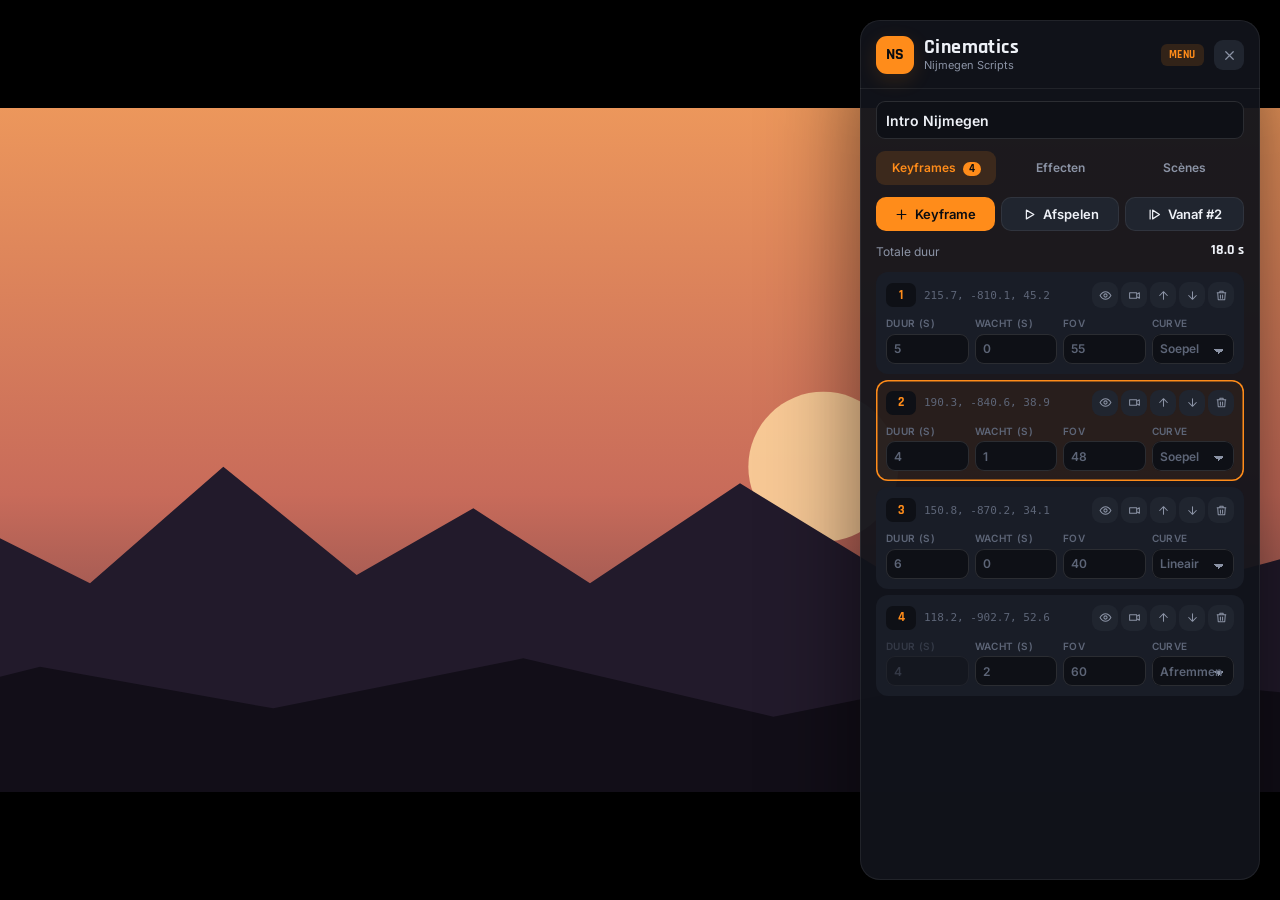
==== resources/[scripts]/[main]/[cinematics]/nijmegen-cinematics/html/index.html @ 74f17ad7 "Add nijmegen-cinematics: cinematic maker (Nijmegen Scripts) Freecam editor with keyframes (duration," ====
<!DOCTYPE html>
<html lang="nl">
<head>
    <meta charset="UTF-8">
    <meta name="viewport" content="width=device-width, initial-scale=1.0">
    <title>Nijmegen Cinematics</title>
    <link rel="preconnect" href="https://fonts.googleapis.com">
    <link href="https://fonts.googleapis.com/css2?family=Rajdhani:wght@600;700&family=Inter:wght@400;500;600&display=swap" rel="stylesheet">
    <link rel="stylesheet" href="style.css">
</head>
<body>

<!-- Letterbox -->
<div class="bar top" id="bar-top"></div>
<div class="bar bottom" id="bar-bottom"></div>

<div id="toasts" class="toasts"></div>

<!-- ============ Hulp in cameramodus ============ -->
<div id="hint" class="hint hidden">
    <div class="hint-head">
        <div class="logo sm">NS</div>
        <div>
            <b data-i18n="cameraMode">Cameramodus</b>
            <span id="cam-info">FOV 50 · 0.35</span>
        </div>
    </div>
    <div class="keys">
        <p><span class="kbd">W A S D</span><span data-i18n="kMove">bewegen</span></p>
        <p><span class="kbd">Q</span><span class="kbd">E</span><span data-i18n="kUpDown">omlaag / omhoog</span></p>
        <p><span class="kbd">Muis</span><span data-i18n="kLook">rondkijken</span></p>
        <p><span class="kbd">Scroll</span><span data-i18n="kZoom">zoom (FOV)</span></p>
        <p><span class="kbd">Shift</span><span class="kbd">Alt</span><span data-i18n="kSpeed">snel / langzaam</span></p>
        <p><span class="kbd">↑</span><span class="kbd">↓</span><span data-i18n="kBaseSpeed">basissnelheid</span></p>
        <p><span class="kbd">←</span><span class="kbd">→</span><span class="kbd">X</span><span data-i18n="kRoll">kantelen / recht</span></p>
        <hr>
        <p><span class="kbd accent">Spatie</span><span data-i18n="kAdd">keyframe toevoegen</span></p>
        <p><span class="kbd">Delete</span><span data-i18n="kRemove">laatste verwijderen</span></p>
        <p><span class="kbd">G</span><span data-i18n="kPlay">afspelen</span></p>
        <p><span class="kbd accent">TAB</span><span data-i18n="kMenu">menu gebruiken</span></p>
    </div>
</div>

<!-- ============ Editor ============ -->
<aside id="editor" class="editor hidden">
    <header class="ed-head">
        <div class="logo">NS</div>
        <div class="ed-title">
            <h1>Cinematics</h1>
            <p>Nijmegen Scripts</p>
        </div>
        <span class="mode-badge" id="mode-badge">MENU</span>
        <button class="icon-btn" id="btn-close" title="Sluiten"><svg viewBox="0 0 24 24"><path d="M6 6l12 12M18 6 6 18"/></svg></button>
    </header>

    <div class="camera-lock" id="camera-lock">
        <svg viewBox="0 0 24 24"><path d="M3 7h13v10H3zM16 10l5-3v10l-5-3"/></svg>
        <span data-i18n="lockText">Je bestuurt de camera. Druk op TAB om het menu te gebruiken.</span>
    </div>

    <div class="scene-name">
        <input id="scene-name" maxlength="40" placeholder="Naam van de scène" data-i18n-ph="scenePh">
    </div>

    <nav class="tabs">
        <button class="tab-btn active" data-tab="points"><span data-i18n="tabPoints">Keyframes</span> <em id="point-count">0</em></button>
        <button class="tab-btn" data-tab="effects" data-i18n="tabEffects">Effecten</button>
        <button class="tab-btn" data-tab="scenes" data-i18n="tabScenes">Scènes</button>
    </nav>

    <!-- Keyframes -->
    <section class="tab active" data-tab="points">
        <div class="toolbar">
            <button class="btn" id="btn-add"><svg viewBox="0 0 24 24"><path d="M12 5v14M5 12h14"/></svg><span data-i18n="addPoint">Keyframe</span></button>
            <button class="btn soft" id="btn-play"><svg viewBox="0 0 24 24"><path d="M7 5l12 7-12 7z"/></svg><span data-i18n="play">Afspelen</span></button>
            <button class="btn soft" id="btn-play-from" title=""><svg viewBox="0 0 24 24"><path d="M5 5v14M9 5l11 7-11 7z"/></svg><span data-i18n="playFrom">Vanaf #</span></button>
        </div>
        <div class="summary"><span data-i18n="totalTime">Totale duur</span> <b id="total-time">0.0 s</b></div>
        <div class="points" id="points"></div>
        <div class="empty" id="points-empty">
            <svg viewBox="0 0 24 24"><path d="M3 7h13v10H3zM16 10l5-3v10l-5-3"/></svg>
            <p data-i18n="emptyPoints">Nog geen keyframes. Vlieg naar een plek en druk op Spatie (of + Keyframe).</p>
        </div>
    </section>

    <!-- Effecten -->
    <section class="tab" data-tab="effects">
        <div class="group">
            <h3 data-i18n="gLook">Beeld</h3>
            <label class="field"><span data-i18n="bars">Filmbalken</span><em id="v-bars">12%</em>
                <input type="range" id="s-bars" min="0" max="30" step="1"></label>
            <label class="field"><span data-i18n="filter">Filter</span>
                <select id="s-filter"></select></label>
            <label class="field"><span data-i18n="strength">Sterkte filter</span><em id="v-strength">100%</em>
                <input type="range" id="s-strength" min="0" max="100" step="5"></label>
        </div>
        <div class="group">
            <h3 data-i18n="gCamera">Camera</h3>
            <label class="field"><span data-i18n="shake">Beweging</span>
                <select id="s-shake"></select></label>
            <label class="field"><span data-i18n="shakeAmp">Sterkte beweging</span><em id="v-shakeAmp">0.0</em>
                <input type="range" id="s-shakeAmp" min="0" max="30" step="1"></label>
            <label class="toggle"><span data-i18n="smooth">Vloeiend pad (spline)</span><input type="checkbox" id="s-smooth"><i></i></label>
            <label class="toggle"><span data-i18n="loop">Herhalen (loop)</span><input type="checkbox" id="s-loop"><i></i></label>
            <label class="toggle"><span data-i18n="fade">In- en uitfaden</span><input type="checkbox" id="s-fade"><i></i></label>
        </div>
        <div class="group">
            <h3 data-i18n="gWorld">Wereld (alleen voor jou)</h3>
            <label class="field"><span data-i18n="time">Tijd</span><em id="v-time">Server</em>
                <input type="range" id="s-time" min="-1" max="23" step="1"></label>
            <label class="field"><span data-i18n="weather">Weer</span>
                <select id="s-weather"></select></label>
        </div>
        <div class="group">
            <h3 data-i18n="gOther">Overig</h3>
            <label class="toggle"><span data-i18n="hideHud">HUD verbergen</span><input type="checkbox" id="s-hideHud"><i></i></label>
            <label class="toggle"><span data-i18n="hidePlayer">Eigen personage verbergen</span><input type="checkbox" id="s-hidePlayer"><i></i></label>
            <label class="toggle"><span data-i18n="previewBars">Balken tonen tijdens bewerken</span><input type="checkbox" id="s-previewBars"><i></i></label>
        </div>
    </section>

    <!-- Scènes -->
    <section class="tab" data-tab="scenes">
        <div class="toolbar">
            <button class="btn" id="btn-save"><svg viewBox="0 0 24 24"><path d="M5 3h11l3 3v15H5zM8 3v6h8V3M8 21v-7h8v7"/></svg><span data-i18n="save">Opslaan</span></button>
            <button class="btn soft" id="btn-new"><svg viewBox="0 0 24 24"><path d="M12 5v14M5 12h14"/></svg><span data-i18n="new">Nieuw</span></button>
            <button class="btn soft" id="btn-broadcast"><svg viewBox="0 0 24 24"><path d="M4 12a8 8 0 0 1 16 0M7.5 12a4.5 4.5 0 0 1 9 0M12 12v8"/></svg><span data-i18n="broadcast">Voor iedereen</span></button>
        </div>
        <div class="scene-list" id="scene-list"></div>
        <div class="group">
            <h3 data-i18n="export">Gebruiken in een ander script</h3>
            <textarea id="export" readonly rows="7"></textarea>
            <button class="btn soft wide" id="btn-copy"><svg viewBox="0 0 24 24"><rect x="8" y="8" width="12" height="12" rx="2"/><path d="M16 8V4H4v12h4"/></svg><span data-i18n="copy">Kopiëren</span></button>
        </div>
    </section>
</aside>

<!-- ============ Tijdlijn tijdens afspelen ============ -->
<div id="timeline" class="timeline hidden">
    <div class="tl-top">
        <b id="tl-name">Scène</b>
        <span id="tl-time">0.0 / 0.0 s</span>
    </div>
    <div class="tl-bar"><i id="tl-fill"></i><div id="tl-marks"></div></div>
    <div class="tl-hint"><span class="kbd">Backspace</span> <span data-i18n="stop">stoppen</span></div>
</div>

<!-- Bevestigen -->
<div id="modal" class="modal hidden">
    <div class="modal-card">
        <h2 id="modal-title"></h2>
        <p id="modal-text"></p>
        <div class="modal-actions">
            <button class="btn ghost" id="modal-no" data-i18n="cancel">Annuleren</button>
            <button class="btn danger" id="modal-yes" data-i18n="confirm">Ja</button>
        </div>
    </div>
</div>

<script src="script.js"></script>
</body>
</html>
---- resources/[scripts]/[main]/[cinematics]/nijmegen-cinematics/html/style.css ----
/* ============================================================
   nijmegen-cinematics  |  stijl
   ============================================================ */

:root {
    --accent: #ff8c1a;
    --accent-soft: rgba(255, 140, 26, .14);
    --accent-line: rgba(255, 140, 26, .5);

    --bg: #0e1016;
    --panel: rgba(17, 20, 27, .95);
    --panel-2: #191d27;
    --panel-3: #20252f;
    --stroke: rgba(255, 255, 255, .07);
    --stroke-2: rgba(255, 255, 255, .12);
    --text: #eef1f7;
    --text-dim: #8b93a5;
    --text-mute: #5d6577;
    --danger: #ff5c6c;
    --success: #4ade80;

    --font: 'Inter', 'Segoe UI', system-ui, sans-serif;
    --font-num: 'Rajdhani', 'Segoe UI', system-ui, sans-serif;
    --ease: cubic-bezier(.2, .8, .2, 1);
    --bars: 0;
}

* { box-sizing: border-box; margin: 0; padding: 0; }

html, body {
    width: 100vw;
    height: 100vh;
    overflow: hidden;
    background: transparent;
    font: 400 13px/1.45 var(--font);
    color: var(--text);
    -webkit-font-smoothing: antialiased;
}

svg { display: block; fill: none; stroke: currentColor; stroke-width: 1.9; stroke-linecap: round; stroke-linejoin: round; }
button { font: inherit; color: inherit; border: 0; background: none; cursor: pointer; }
input, select, textarea { font: inherit; color: inherit; }

.hidden { opacity: 0 !important; visibility: hidden !important; pointer-events: none !important; }
.off { display: none !important; }

/* ------------------------------------------------------------
   Letterbox
   ------------------------------------------------------------ */
.bar {
    position: fixed;
    left: 0;
    right: 0;
    height: calc(var(--bars) * 100vh);
    background: #000;
    z-index: 5;
    transition: height .6s var(--ease);
    pointer-events: none;
}
.bar.top { top: 0; }
.bar.bottom { bottom: 0; }

/* ------------------------------------------------------------
   Algemeen
   ------------------------------------------------------------ */
.logo {
    width: 38px;
    height: 38px;
    flex: none;
    border-radius: 11px;
    display: grid;
    place-items: center;
    background: var(--accent);
    color: #0a0c10;
    font: 700 16px/1 var(--font-num);
    letter-spacing: .5px;
    box-shadow: 0 6px 20px var(--accent-soft);
}
.logo.sm { width: 30px; height: 30px; border-radius: 9px; font-size: 13px; }

.btn {
    display: inline-flex;
    align-items: center;
    justify-content: center;
    gap: 6px;
    height: 34px;
    padding: 0 12px;
    border-radius: 10px;
    background: var(--accent);
    color: #0a0c10;
    font-weight: 600;
    white-space: nowrap;
    transition: filter .15s, background .15s;
}
.btn svg { width: 15px; height: 15px; }
.btn:hover { filter: brightness(1.08); }
.btn:disabled { opacity: .4; cursor: not-allowed; }
.btn.soft { background: var(--panel-3); color: var(--text); box-shadow: inset 0 0 0 1px var(--stroke); }
.btn.soft:hover { background: #262c38; }
.btn.ghost { background: transparent; color: var(--text-dim); }
.btn.danger { background: var(--danger); color: #fff; }
.btn.wide { width: 100%; }

.icon-btn {
    width: 30px;
    height: 30px;
    border-radius: 9px;
    display: grid;
    place-items: center;
    color: var(--text-dim);
    background: var(--panel-3);
    transition: color .15s, background .15s;
}
.icon-btn:hover { color: var(--text); }
.icon-btn svg { width: 15px; height: 15px; }
.icon-btn.danger:hover { color: var(--danger); background: rgba(255, 92, 108, .14); }
.icon-btn.accent:hover { color: var(--accent); background: var(--accent-soft); }

input[type="text"], input:not([type]), input[type="number"], select, textarea {
    width: 100%;
    height: 34px;
    padding: 0 10px;
    border: 0;
    border-radius: 9px;
    background: var(--bg);
    box-shadow: inset 0 0 0 1px var(--stroke-2);
    outline: none;
    transition: box-shadow .15s;
}
textarea { height: auto; padding: 10px; resize: none; font: 11px/1.5 ui-monospace, Consolas, monospace; color: var(--text-dim); }
input:focus, select:focus { box-shadow: inset 0 0 0 1px var(--accent-line), 0 0 0 3px var(--accent-soft); }
input::-webkit-inner-spin-button { display: none; }
select { appearance: none; cursor: pointer; background-image: linear-gradient(45deg, transparent 50%, var(--text-dim) 50%), linear-gradient(135deg, var(--text-dim) 50%, transparent 50%); background-position: calc(100% - 15px) 15px, calc(100% - 10px) 15px; background-size: 5px 5px; background-repeat: no-repeat; padding-right: 26px; }
select option { background: var(--panel-2); }

input[type="range"] {
    -webkit-appearance: none;
    appearance: none;
    width: 100%;
    height: 4px;
    border-radius: 2px;
    background: var(--panel-3);
    outline: none;
    margin-top: 10px;
}
input[type="range"]::-webkit-slider-thumb {
    -webkit-appearance: none;
    width: 15px;
    height: 15px;
    border-radius: 50%;
    background: var(--accent);
    box-shadow: 0 0 0 4px var(--accent-soft);
    cursor: pointer;
}

.kbd {
    display: inline-block;
    padding: 0 6px;
    margin-right: 4px;
    border-radius: 5px;
    background: var(--panel-3);
    box-shadow: inset 0 -1px 0 rgba(0, 0, 0, .4);
    font: 700 10px/18px var(--font-num);
    color: var(--text);
    letter-spacing: .3px;
    white-space: nowrap;
}
.kbd.accent { background: var(--accent); color: #0a0c10; }

/* ------------------------------------------------------------
   Hulp in cameramodus
   ------------------------------------------------------------ */
.hint {
    position: fixed;
    left: 24px;
    top: 50%;
    transform: translateY(-50%);
    z-index: 10;
    width: 250px;
    padding: 14px;
    border-radius: 16px;
    background: rgba(14, 16, 22, .82);
    box-shadow: 0 16px 40px rgba(0, 0, 0, .4), inset 0 0 0 1px var(--stroke);
    transition: opacity .25s, visibility .25s;
}
.hint-head { display: flex; align-items: center; gap: 10px; margin-bottom: 12px; }
.hint-head b { display: block; font: 700 15px/1.1 var(--font-num); letter-spacing: .3px; }
.hint-head span { font-size: 11px; color: var(--accent); font-weight: 600; }
.keys { display: flex; flex-direction: column; gap: 6px; font-size: 11px; color: var(--text-dim); }
.keys p { display: flex; align-items: center; }
.keys hr { border: 0; height: 1px; background: var(--stroke); margin: 3px 0; }

/* ------------------------------------------------------------
   Editor
   ------------------------------------------------------------ */
.editor {
    position: fixed;
    top: 20px;
    right: 20px;
    bottom: 20px;
    z-index: 10;
    width: 400px;
    display: flex;
    flex-direction: column;
    border-radius: 20px;
    background: var(--panel);
    box-shadow: 0 30px 90px rgba(0, 0, 0, .55), inset 0 0 0 1px var(--stroke);
    overflow: hidden;
    transition: opacity .25s var(--ease), transform .3s var(--ease), visibility .25s;
}
.editor.hidden { transform: translateX(30px); }
body.camera .editor { opacity: .55; }
body.camera .editor > :not(.ed-head):not(.camera-lock) { pointer-events: none; filter: saturate(.6); }

.ed-head {
    display: flex;
    align-items: center;
    gap: 10px;
    padding: 16px 16px 14px;
    border-bottom: 1px solid var(--stroke);
}
.ed-title { flex: 1; }
.ed-title h1 { font: 700 20px/1.1 var(--font-num); letter-spacing: .4px; }
.ed-title p { font-size: 11px; color: var(--text-dim); }
.mode-badge {
    padding: 2px 8px;
    border-radius: 6px;
    background: var(--accent-soft);
    color: var(--accent);
    font: 700 11px/18px var(--font-num);
    letter-spacing: .6px;
}
body.camera .mode-badge { background: rgba(255, 92, 108, .15); color: var(--danger); }

.camera-lock {
    display: none;
    align-items: center;
    gap: 10px;
    margin: 12px 16px 0;
    padding: 10px 12px;
    border-radius: 12px;
    background: var(--accent-soft);
    color: var(--accent);
    font-size: 12px;
    font-weight: 600;
}
.camera-lock svg { width: 20px; height: 20px; flex: none; }
body.camera .camera-lock { display: flex; }

.scene-name { padding: 12px 16px 0; }
.scene-name input { height: 38px; font-weight: 600; font-size: 14px; }

.tabs { display: flex; gap: 4px; padding: 12px 16px 0; }
.tab-btn {
    flex: 1;
    height: 34px;
    border-radius: 9px;
    color: var(--text-dim);
    font-weight: 600;
    font-size: 12px;
    transition: background .15s, color .15s;
}
.tab-btn:hover { background: var(--panel-2); color: var(--text); }
.tab-btn.active { background: var(--accent-soft); color: var(--accent); }
.tab-btn em { font-style: normal; padding: 0 6px; border-radius: 999px; background: var(--panel-3); font: 700 11px/16px var(--font-num); margin-left: 4px; color: var(--text); }
.tab-btn.active em { background: var(--accent); color: #0a0c10; }

.tab {
    display: none;
    flex: 1;
    min-height: 0;
    flex-direction: column;
    gap: 12px;
    padding: 12px 16px 16px;
    overflow-y: auto;
}
.tab.active { display: flex; }
.tab::-webkit-scrollbar { width: 5px; }
.tab::-webkit-scrollbar-thumb { background: var(--stroke-2); border-radius: 3px; }

.toolbar { display: flex; gap: 6px; }
.toolbar .btn { flex: 1; padding: 0 8px; }
.summary { display: flex; justify-content: space-between; font-size: 12px; color: var(--text-dim); }
.summary b { font: 700 14px/1 var(--font-num); color: var(--text); }

.points { display: flex; flex-direction: column; gap: 6px; }
.point {
    padding: 10px;
    border-radius: 12px;
    background: var(--panel-2);
    box-shadow: inset 0 0 0 1px transparent;
    transition: box-shadow .15s, background .15s;
}
.point.sel { box-shadow: inset 0 0 0 1.5px var(--accent); background: rgba(255, 140, 26, .06); }
.point-head { display: flex; align-items: center; gap: 8px; cursor: pointer; }
.point-num {
    min-width: 30px;
    height: 24px;
    border-radius: 7px;
    display: grid;
    place-items: center;
    background: var(--bg);
    font: 700 13px/1 var(--font-num);
    color: var(--accent);
}
.point-pos { flex: 1; font: 11px ui-monospace, Consolas, monospace; color: var(--text-mute); overflow: hidden; text-overflow: ellipsis; white-space: nowrap; }
.point-actions { display: flex; gap: 3px; }
.point-actions .icon-btn { width: 26px; height: 26px; }
.point-actions .icon-btn svg { width: 13px; height: 13px; }
.point-fields { display: grid; grid-template-columns: repeat(4, 1fr); gap: 6px; margin-top: 8px; }
.point-fields label { display: flex; flex-direction: column; gap: 3px; font-size: 10px; color: var(--text-mute); font-weight: 600; text-transform: uppercase; letter-spacing: .4px; }
.point-fields input, .point-fields select { height: 30px; font-size: 12px; padding: 0 8px; text-transform: none; }
.point.last .point-fields .dur-field { opacity: .4; }

.empty {
    display: flex;
    flex-direction: column;
    align-items: center;
    gap: 10px;
    padding: 30px 16px;
    text-align: center;
    color: var(--text-mute);
    font-size: 12px;
}
.empty svg { width: 36px; height: 36px; }

.group { display: flex; flex-direction: column; gap: 10px; padding: 12px; border-radius: 14px; background: var(--panel-2); }
.group h3 { font-size: 10px; font-weight: 600; letter-spacing: 1.2px; text-transform: uppercase; color: var(--accent); }
.field { display: grid; grid-template-columns: 1fr auto; align-items: center; gap: 4px 8px; font-size: 12px; }
.field > span { color: var(--text); }
.field em { font-style: normal; font: 700 12px/1 var(--font-num); color: var(--accent); }
.field input, .field select { grid-column: 1 / -1; }

.toggle { display: flex; justify-content: space-between; align-items: center; font-size: 12px; cursor: pointer; }
.toggle input { display: none; }
.toggle i { position: relative; width: 34px; height: 19px; border-radius: 999px; background: var(--panel-3); flex: none; transition: background .2s; }
.toggle i::after { content: ''; position: absolute; top: 3px; left: 3px; width: 13px; height: 13px; border-radius: 50%; background: #fff; transition: transform .2s var(--ease); }
.toggle input:checked + i { background: var(--accent); }
.toggle input:checked + i::after { transform: translateX(15px); }

.scene-list { display: flex; flex-direction: column; gap: 6px; }
.scene {
    display: flex;
    align-items: center;
    gap: 10px;
    padding: 10px 12px;
    border-radius: 12px;
    background: var(--panel-2);
}
.scene.current { box-shadow: inset 0 0 0 1.5px var(--accent-line); }
.scene-info { flex: 1; min-width: 0; }
.scene-info b { display: block; font-weight: 600; overflow: hidden; text-overflow: ellipsis; white-space: nowrap; }
.scene-info small { font-size: 11px; color: var(--text-mute); }

/* ------------------------------------------------------------
   Tijdlijn
   ------------------------------------------------------------ */
.timeline {
    position: fixed;
    left: 50%;
    bottom: calc(var(--bars) * 100vh + 22px);
    transform: translateX(-50%);
    z-index: 20;
    width: min(620px, 80vw);
    padding: 12px 16px;
    border-radius: 14px;
    background: rgba(14, 16, 22, .7);
    box-shadow: inset 0 0 0 1px var(--stroke);
    transition: opacity .3s, visibility .3s, bottom .6s var(--ease);
}
.timeline.viewer { opacity: 0; }
.tl-top { display: flex; justify-content: space-between; font-size: 12px; margin-bottom: 8px; }
.tl-top b { font: 700 14px/1 var(--font-num); letter-spacing: .3px; }
.tl-top span { font: 600 12px/1 var(--font-num); color: var(--text-dim); }
.tl-bar { position: relative; height: 5px; border-radius: 3px; background: rgba(255, 255, 255, .1); }
.tl-bar > i { position: absolute; left: 0; top: 0; bottom: 0; width: 0; border-radius: 3px; background: var(--accent); }
.tl-bar .mark { position: absolute; top: -3px; width: 2px; height: 11px; border-radius: 1px; background: rgba(255, 255, 255, .45); }
.tl-hint { margin-top: 8px; font-size: 11px; color: var(--text-mute); }

/* ------------------------------------------------------------
   Toasts en modal
   ------------------------------------------------------------ */
.toasts { position: fixed; top: 24px; left: 50%; transform: translateX(-50%); z-index: 40; display: flex; flex-direction: column; gap: 8px; align-items: center; }
.toast {
    --c: var(--accent);
    padding: 10px 14px;
    border-radius: 12px;
    background: rgba(19, 22, 30, .96);
    box-shadow: 0 10px 30px rgba(0, 0, 0, .45), inset 3px 0 0 var(--c);
    font-weight: 500;
    animation: toast-in .3s var(--ease);
}
.toast.error { --c: var(--danger); }
.toast.success { --c: var(--success); }
.toast.out { animation: toast-out .25s var(--ease) forwards; }
@keyframes toast-in { from { opacity: 0; transform: translateY(-10px); } to { opacity: 1; transform: none; } }
@keyframes toast-out { to { opacity: 0; transform: translateY(-10px); } }

.modal { position: fixed; inset: 0; z-index: 50; display: grid; place-items: center; background: rgba(0, 0, 0, .5); transition: opacity .15s, visibility .15s; }
.modal-card { width: min(380px, 90vw); padding: 20px; border-radius: 16px; background: var(--panel-2); box-shadow: 0 30px 80px rgba(0, 0, 0, .6), inset 0 0 0 1px var(--stroke-2); }
.modal-card h2 { font: 700 20px/1.1 var(--font-num); }
.modal-card p { color: var(--text-dim); margin-top: 6px; }
.modal-actions { display: flex; justify-content: flex-end; gap: 8px; margin-top: 16px; }

/* Voorbeeld in de browser */
body.preview { background: url('data:image/svg+xml;utf8,<svg xmlns="http://www.w3.org/2000/svg" width="1920" height="1080"><defs><linearGradient id="s" x1="0" y1="0" x2="0" y2="1"><stop offset="0" stop-color="%23f6a35c"/><stop offset=".55" stop-color="%23c86b5a"/><stop offset="1" stop-color="%23372a3f"/></linearGradient></defs><rect width="1920" height="1080" fill="url(%23s)"/><circle cx="1180" cy="560" r="90" fill="%23ffd9a0" opacity=".85"/><path d="M0 760 L180 640 L300 700 L460 560 L620 690 L760 610 L900 700 L1080 580 L1260 690 L1440 600 L1620 700 L1920 620 L1920 1080 L0 1080 Z" fill="%23221a2b"/><path d="M0 860 L240 800 L520 850 L820 790 L1120 860 L1420 800 L1920 850 L1920 1080 L0 1080Z" fill="%23120e18"/></svg>') center/cover; }
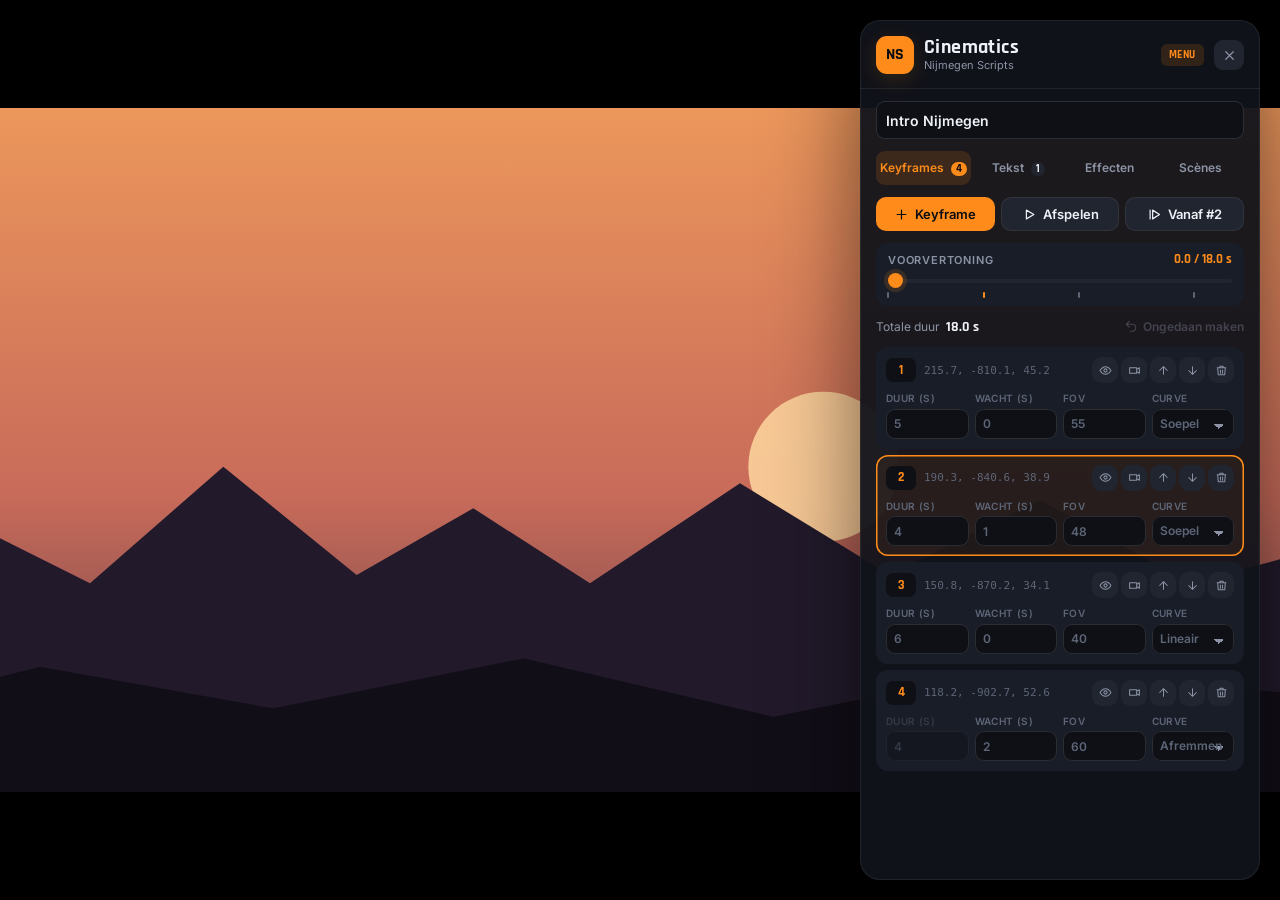
==== commit 99afa3d2: "nijmegen-cinematics: 3D keyframes/path, on-screen text, scrub, DOF, undo - Keyframes drawn in the wo" ====
--- a/resources/[scripts]/[main]/[cinematics]/nijmegen-cinematics/html/index.html
+++ b/resources/[scripts]/[main]/[cinematics]/nijmegen-cinematics/html/index.html
@@ -15,6 +15,9 @@
 <div class="bar bottom" id="bar-bottom"></div>
 
 <div id="toasts" class="toasts"></div>
+
+<!-- Tekst in beeld (tijdens afspelen en voorvertoning) -->
+<div id="captions" class="captions"></div>
 
 <!-- ============ Hulp in cameramodus ============ -->
 <div id="hint" class="hint hidden">
@@ -64,6 +67,7 @@
 
     <nav class="tabs">
         <button class="tab-btn active" data-tab="points"><span data-i18n="tabPoints">Keyframes</span> <em id="point-count">0</em></button>
+        <button class="tab-btn" data-tab="texts"><span data-i18n="tabTexts">Tekst</span> <em id="text-count">0</em></button>
         <button class="tab-btn" data-tab="effects" data-i18n="tabEffects">Effecten</button>
         <button class="tab-btn" data-tab="scenes" data-i18n="tabScenes">Scènes</button>
     </nav>
@@ -75,11 +79,35 @@
             <button class="btn soft" id="btn-play"><svg viewBox="0 0 24 24"><path d="M7 5l12 7-12 7z"/></svg><span data-i18n="play">Afspelen</span></button>
             <button class="btn soft" id="btn-play-from" title=""><svg viewBox="0 0 24 24"><path d="M5 5v14M9 5l11 7-11 7z"/></svg><span data-i18n="playFrom">Vanaf #</span></button>
         </div>
-        <div class="summary"><span data-i18n="totalTime">Totale duur</span> <b id="total-time">0.0 s</b></div>
+        <div class="scrub">
+            <div class="scrub-top">
+                <span data-i18n="scrub">Voorvertoning</span>
+                <b id="scrub-time">0.0 / 0.0 s</b>
+            </div>
+            <input type="range" id="scrub" min="0" max="0" step="0.05" value="0">
+            <div class="scrub-marks" id="scrub-marks"></div>
+        </div>
+        <div class="summary">
+            <span><span data-i18n="totalTime">Totale duur</span> <b id="total-time">0.0 s</b></span>
+            <button class="link-btn" id="btn-undo" title="Ctrl+Z"><svg viewBox="0 0 24 24"><path d="M9 14 4 9l5-5M4 9h10a6 6 0 0 1 0 12h-3"/></svg><span data-i18n="undo">Ongedaan maken</span></button>
+        </div>
         <div class="points" id="points"></div>
         <div class="empty" id="points-empty">
             <svg viewBox="0 0 24 24"><path d="M3 7h13v10H3zM16 10l5-3v10l-5-3"/></svg>
             <p data-i18n="emptyPoints">Nog geen keyframes. Vlieg naar een plek en druk op Spatie (of + Keyframe).</p>
+        </div>
+    </section>
+
+    <!-- Tekst -->
+    <section class="tab" data-tab="texts">
+        <div class="toolbar">
+            <button class="btn" id="btn-add-text"><svg viewBox="0 0 24 24"><path d="M4 7V5h16v2M9 19h6M12 5v14"/></svg><span data-i18n="addText">Tekst toevoegen</span></button>
+        </div>
+        <p class="hint-text" data-i18n="textHint">Tekst verschijnt tijdens de cinematic. Nieuwe tekst start op de tijd van de voorvertoning-balk.</p>
+        <div class="texts" id="texts"></div>
+        <div class="empty" id="texts-empty">
+            <svg viewBox="0 0 24 24"><path d="M4 7V5h16v2M9 19h6M12 5v14"/></svg>
+            <p data-i18n="emptyTexts">Nog geen tekst. Voeg een titel of ondertitel toe.</p>
         </div>
     </section>
 
@@ -105,6 +133,14 @@
             <label class="toggle"><span data-i18n="fade">In- en uitfaden</span><input type="checkbox" id="s-fade"><i></i></label>
         </div>
         <div class="group">
+            <h3 data-i18n="gDof">Scherptediepte</h3>
+            <label class="toggle"><span data-i18n="dof">Onscherpe achtergrond (DOF)</span><input type="checkbox" id="s-dof"><i></i></label>
+            <label class="field"><span data-i18n="dofFocus">Scherp op afstand</span><em id="v-dofFocus">8 m</em>
+                <input type="range" id="s-dofFocus" min="1" max="100" step="1"></label>
+            <label class="field"><span data-i18n="dofStrength">Sterkte</span><em id="v-dofStrength">80%</em>
+                <input type="range" id="s-dofStrength" min="0" max="100" step="5"></label>
+        </div>
+        <div class="group">
             <h3 data-i18n="gWorld">Wereld (alleen voor jou)</h3>
             <label class="field"><span data-i18n="time">Tijd</span><em id="v-time">Server</em>
                 <input type="range" id="s-time" min="-1" max="23" step="1"></label>
@@ -116,6 +152,7 @@
             <label class="toggle"><span data-i18n="hideHud">HUD verbergen</span><input type="checkbox" id="s-hideHud"><i></i></label>
             <label class="toggle"><span data-i18n="hidePlayer">Eigen personage verbergen</span><input type="checkbox" id="s-hidePlayer"><i></i></label>
             <label class="toggle"><span data-i18n="previewBars">Balken tonen tijdens bewerken</span><input type="checkbox" id="s-previewBars"><i></i></label>
+            <label class="toggle"><span data-i18n="showPath">Pad en keyframes in 3D tonen</span><input type="checkbox" id="s-showPath"><i></i></label>
         </div>
     </section>
 
--- a/resources/[scripts]/[main]/[cinematics]/nijmegen-cinematics/html/style.css
+++ b/resources/[scripts]/[main]/[cinematics]/nijmegen-cinematics/html/style.css
@@ -254,15 +254,17 @@
 .tab-btn {
     flex: 1;
     height: 34px;
+    padding: 0 4px;
     border-radius: 9px;
     color: var(--text-dim);
     font-weight: 600;
     font-size: 12px;
+    white-space: nowrap;
     transition: background .15s, color .15s;
 }
 .tab-btn:hover { background: var(--panel-2); color: var(--text); }
 .tab-btn.active { background: var(--accent-soft); color: var(--accent); }
-.tab-btn em { font-style: normal; padding: 0 6px; border-radius: 999px; background: var(--panel-3); font: 700 11px/16px var(--font-num); margin-left: 4px; color: var(--text); }
+.tab-btn em { font-style: normal; padding: 0 5px; border-radius: 999px; background: var(--panel-3); font: 700 11px/16px var(--font-num); margin-left: 4px; color: var(--text); }
 .tab-btn.active em { background: var(--accent); color: #0a0c10; }
 
 .tab {
@@ -358,11 +360,11 @@
 .timeline {
     position: fixed;
     left: 50%;
-    bottom: calc(var(--bars) * 100vh + 22px);
+    bottom: 14px;
     transform: translateX(-50%);
     z-index: 20;
-    width: min(620px, 80vw);
-    padding: 12px 16px;
+    width: min(560px, 70vw);
+    padding: 8px 14px;
     border-radius: 14px;
     background: rgba(14, 16, 22, .7);
     box-shadow: inset 0 0 0 1px var(--stroke);
@@ -375,7 +377,7 @@
 .tl-bar { position: relative; height: 5px; border-radius: 3px; background: rgba(255, 255, 255, .1); }
 .tl-bar > i { position: absolute; left: 0; top: 0; bottom: 0; width: 0; border-radius: 3px; background: var(--accent); }
 .tl-bar .mark { position: absolute; top: -3px; width: 2px; height: 11px; border-radius: 1px; background: rgba(255, 255, 255, .45); }
-.tl-hint { margin-top: 8px; font-size: 11px; color: var(--text-mute); }
+.tl-hint { margin-top: 6px; font-size: 11px; color: var(--text-mute); }
 
 /* ------------------------------------------------------------
    Toasts en modal
@@ -402,5 +404,83 @@
 .modal-card p { color: var(--text-dim); margin-top: 6px; }
 .modal-actions { display: flex; justify-content: flex-end; gap: 8px; margin-top: 16px; }
 
+/* ------------------------------------------------------------
+   Voorvertoning-balk, ongedaan maken
+   ------------------------------------------------------------ */
+.scrub { padding: 10px 12px 8px; border-radius: 12px; background: var(--panel-2); }
+.scrub-top { display: flex; justify-content: space-between; font-size: 11px; font-weight: 600; color: var(--text-dim); text-transform: uppercase; letter-spacing: .8px; }
+.scrub-top b { font: 700 13px/1 var(--font-num); color: var(--accent); letter-spacing: 0; text-transform: none; }
+.scrub input { margin-top: 10px; }
+.scrub-marks { position: relative; height: 6px; margin-top: 4px; }
+.scrub-marks span { position: absolute; top: 0; width: 2px; height: 6px; border-radius: 1px; background: var(--text-mute); transform: translateX(-1px); }
+.scrub-marks span.sel { background: var(--accent); }
+.link-btn { display: inline-flex; align-items: center; gap: 5px; color: var(--text-dim); font-size: 12px; font-weight: 600; }
+.link-btn svg { width: 14px; height: 14px; }
+.link-btn:hover { color: var(--accent); }
+.link-btn:disabled { opacity: .35; cursor: default; color: var(--text-dim); }
+.summary { align-items: center; }
+.summary > span { display: flex; gap: 6px; align-items: baseline; }
+.hint-text { font-size: 12px; color: var(--text-mute); }
+
+/* ------------------------------------------------------------
+   Tekst-tab
+   ------------------------------------------------------------ */
+.texts { display: flex; flex-direction: column; gap: 6px; }
+.text-card { display: flex; flex-direction: column; gap: 8px; padding: 10px; border-radius: 12px; background: var(--panel-2); }
+.text-card.live { box-shadow: inset 0 0 0 1.5px var(--accent); }
+.text-card .row { display: flex; gap: 6px; align-items: center; }
+.text-card .row > * { flex: 1; }
+.text-card .row .icon-btn { flex: none; }
+.text-card input, .text-card select { height: 30px; font-size: 12px; }
+.text-card .grid4 { display: grid; grid-template-columns: 1fr 1fr; gap: 6px; }
+.text-card label { display: flex; flex-direction: column; gap: 3px; font-size: 10px; color: var(--text-mute); font-weight: 600; text-transform: uppercase; letter-spacing: .4px; }
+.text-card label > * { text-transform: none; }
+
+/* ------------------------------------------------------------
+   Tekst in beeld (3D-look)
+   ------------------------------------------------------------ */
+.captions { position: fixed; inset: 0; z-index: 6; pointer-events: none; perspective: 900px; }
+.cap {
+    position: absolute;
+    display: flex;
+    flex-direction: column;
+    gap: 6px;
+    max-width: 70vw;
+    opacity: 0;
+    transform: translateY(24px) rotateX(35deg);
+    filter: blur(6px);
+    transition: opacity .6s var(--ease), transform .8s var(--ease), filter .6s var(--ease);
+    transform-origin: 50% 100%;
+}
+.cap.show { opacity: 1; transform: translateY(0) rotateX(8deg); filter: blur(0); }
+.cap.pos-bottom-center { left: 50%; bottom: calc(max(var(--bars) * 100vh, 100px) + 5vh); align-items: center; text-align: center; margin-left: -35vw; width: 70vw; }
+.cap.pos-bottom-left { left: 6vw; bottom: calc(max(var(--bars) * 100vh, 100px) + 5vh); align-items: flex-start; }
+.cap.pos-bottom-right { right: 6vw; bottom: calc(max(var(--bars) * 100vh, 100px) + 5vh); align-items: flex-end; text-align: right; }
+.cap.pos-middle-center { left: 15vw; right: 15vw; top: 50%; margin-top: -8vh; align-items: center; text-align: center; transform-origin: 50% 50%; }
+.cap.pos-top-center { left: 15vw; right: 15vw; top: calc(var(--bars) * 100vh + 7vh); align-items: center; text-align: center; transform-origin: 50% 0; }
+.cap-title {
+    font: 700 var(--cap-size, 64px)/1 var(--font-num);
+    letter-spacing: .06em;
+    text-transform: uppercase;
+    color: #fff;
+    text-shadow:
+        0 1px 0 #d9dde6, 0 2px 0 #c3c8d2, 0 3px 0 #adb3bf, 0 4px 0 #979eab,
+        0 5px 0 #7f8796, 0 6px 1px rgba(0, 0, 0, .25), 0 0 8px rgba(0, 0, 0, .2),
+        0 8px 18px rgba(0, 0, 0, .45), 0 16px 40px rgba(0, 0, 0, .45);
+}
+.cap-line { width: 70px; height: 4px; border-radius: 2px; background: var(--accent); box-shadow: 0 0 18px var(--accent); transform: scaleX(0); transition: transform .9s .2s var(--ease); }
+.cap.show .cap-line { transform: scaleX(1); }
+.cap-sub {
+    font: 500 calc(var(--cap-size, 64px) * .32)/1.3 var(--font);
+    letter-spacing: .12em;
+    text-transform: uppercase;
+    color: rgba(255, 255, 255, .88);
+    text-shadow: 0 2px 10px rgba(0, 0, 0, .7);
+}
+.cap.size-s { --cap-size: 34px; }
+.cap.size-m { --cap-size: 48px; }
+.cap.size-l { --cap-size: 64px; }
+.cap.size-xl { --cap-size: 88px; }
+
 /* Voorbeeld in de browser */
 body.preview { background: url('data:image/svg+xml;utf8,<svg xmlns="http://www.w3.org/2000/svg" width="1920" height="1080"><defs><linearGradient id="s" x1="0" y1="0" x2="0" y2="1"><stop offset="0" stop-color="%23f6a35c"/><stop offset=".55" stop-color="%23c86b5a"/><stop offset="1" stop-color="%23372a3f"/></linearGradient></defs><rect width="1920" height="1080" fill="url(%23s)"/><circle cx="1180" cy="560" r="90" fill="%23ffd9a0" opacity=".85"/><path d="M0 760 L180 640 L300 700 L460 560 L620 690 L760 610 L900 700 L1080 580 L1260 690 L1440 600 L1620 700 L1920 620 L1920 1080 L0 1080 Z" fill="%23221a2b"/><path d="M0 860 L240 800 L520 850 L820 790 L1120 860 L1420 800 L1920 850 L1920 1080 L0 1080Z" fill="%23120e18"/></svg>') center/cover; }
